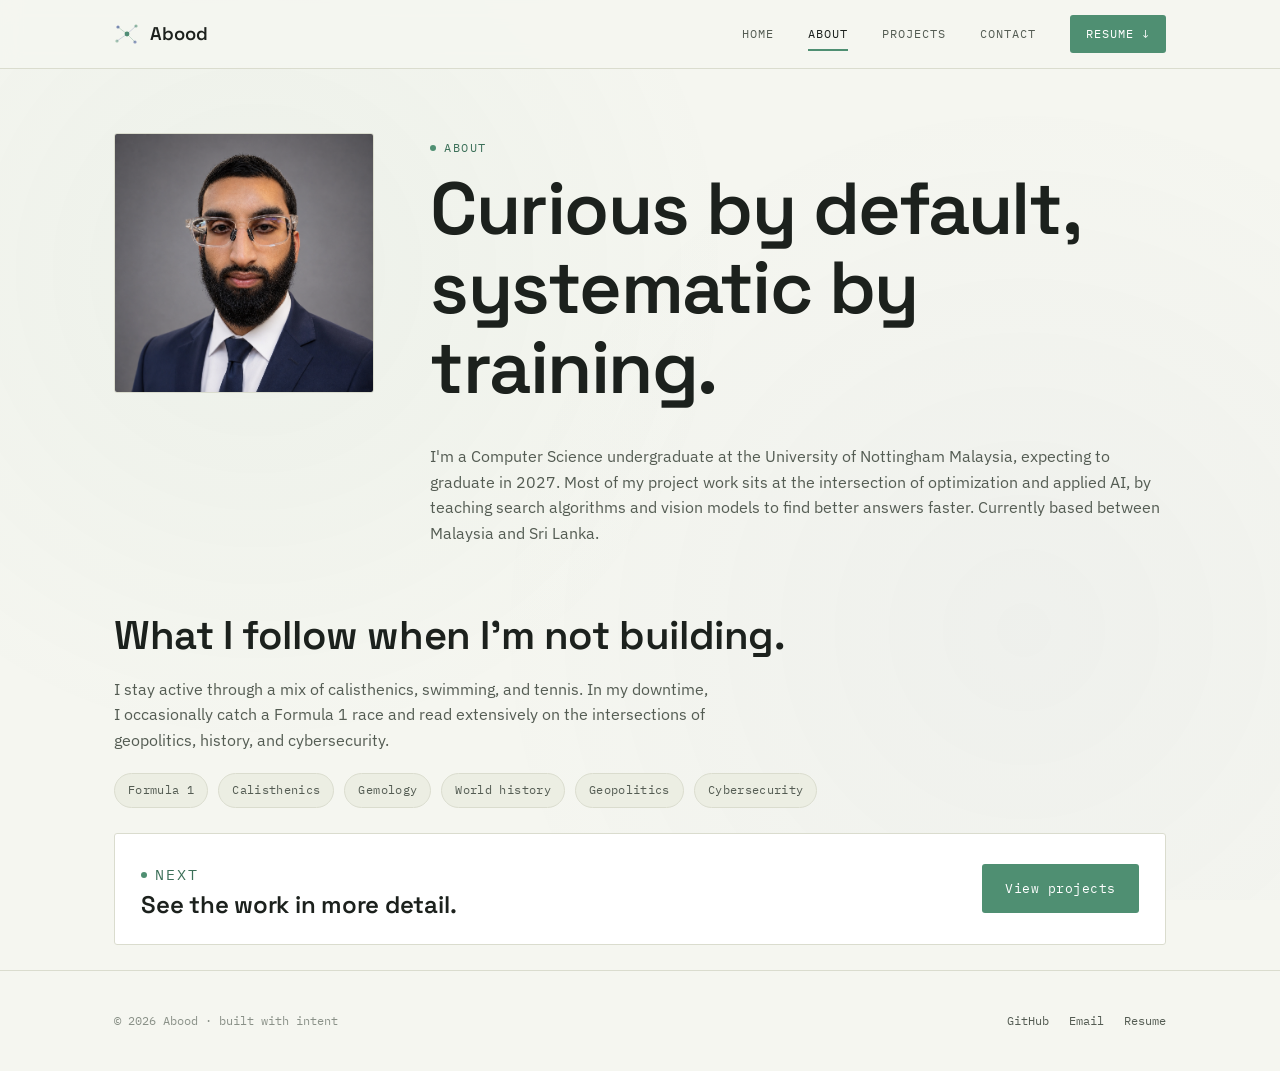
==== about.html @ 665ce441 "Add files via upload" ====
<!DOCTYPE html>
<html lang="en">
<head>
<meta charset="UTF-8">
<meta name="viewport" content="width=device-width, initial-scale=1.0">
<title>About — Abood</title>
<meta name="description" content="About Abood, a Computer Science undergraduate at the University of Nottingham Malaysia.">
<link rel="icon" href="assets/favicon.svg" type="image/svg+xml">
<link rel="preconnect" href="https://fonts.googleapis.com">
<link rel="preconnect" href="https://fonts.gstatic.com" crossorigin>
<link href="https://fonts.googleapis.com/css2?family=Space+Grotesk:wght@500;600;700&family=IBM+Plex+Sans:wght@400;500;600&family=IBM+Plex+Mono:wght@400;500&display=swap" rel="stylesheet">
<link rel="stylesheet" href="css/style.css">
</head>
<body>

<nav class="site-nav">
  <div class="container">
    <a href="index.html" class="brand">
      <svg width="26" height="26" viewBox="0 0 26 26" fill="none">
        <circle cx="13" cy="13" r="2.4" fill="#4F8F72"/>
        <circle cx="4" cy="6" r="1.6" fill="#5D6FA6" opacity="0.8"/>
        <circle cx="22" cy="5" r="1.6" fill="#4F8F72" opacity="0.6"/>
        <circle cx="21" cy="21" r="1.6" fill="#5D6FA6" opacity="0.7"/>
        <circle cx="3" cy="20" r="1.6" fill="#4F8F72" opacity="0.5"/>
        <line x1="4" y1="6" x2="13" y2="13" stroke="#4F8F72" stroke-width="0.7" opacity="0.4"/>
        <line x1="22" y1="5" x2="13" y2="13" stroke="#5D6FA6" stroke-width="0.7" opacity="0.4"/>
        <line x1="21" y1="21" x2="13" y2="13" stroke="#4F8F72" stroke-width="0.7" opacity="0.4"/>
        <line x1="3" y1="20" x2="13" y2="13" stroke="#5D6FA6" stroke-width="0.7" opacity="0.4"/>
      </svg>
      Abood
    </a>
    <button class="nav-toggle" aria-label="Toggle navigation" aria-expanded="false">
      <span></span>
    </button>
    <div class="nav-links">
      <a href="index.html">Home</a>
      <a href="about.html" class="active">About</a>
      <a href="projects.html">Projects</a>
      <a href="contact.html">Contact</a>
      <a href="assets/resume_sl.pdf" class="nav-cta" target="_blank" rel="noopener">Resume ↓</a>
    </div>
  </div>
</nav>

<main>
  <div class="container about-hero">
    <div class="avatar-frame">

      <img src="assets/headshot.jpg" alt="Photo of Abood">
      <svg viewBox="0 0 260 260" xmlns="http://www.w3.org/2000/svg">
        <rect width="260" height="260" fill="#ECEEE3"/>
        <circle cx="130" cy="104" r="46" fill="#DADCCE"/>
        <path d="M40 250c8-56 46-90 90-90s82 34 90 90" fill="#DADCCE"/>
        <text x="130" y="238" font-family="IBM Plex Mono, monospace" font-size="11" fill="#8A9188" text-anchor="middle">drop headshot.jpg in /assets</text>
      </svg>
    </div>
    <div>
      <p class="eyebrow">About</p>
      <h1>Curious by default, systematic by training.</h1>
      <p class="lede">I'm a Computer Science undergraduate at the University of Nottingham Malaysia, expecting to graduate in 2027. Most of my project work sits at the intersection of optimization and applied AI, by teaching search algorithms and vision models to find better answers faster. Currently based between Malaysia and Sri Lanka. </p>
    </div>
  </div>
  <br></br>


  <section class="container">
    <h2>What I follow when I'm not building.</h2>
    <p style="max-width: 60ch;">I stay active through a mix of calisthenics, swimming, and tennis. In my downtime, I occasionally catch a Formula 1 race and read extensively on the intersections of geopolitics, history, and cybersecurity.</p>
    <div class="interest-list">
      <span class="pill">Formula 1</span>
      <span class="pill">Calisthenics</span>
      <span class="pill">Gemology</span>
      <span class="pill">World history</span>
      <span class="pill">Geopolitics</span>
      <span class="pill">Cybersecurity</span>
      
    </div>
    <br>
  </section>

  <section class="container">
    <div class="card" style="flex-direction: row; align-items: center; justify-content: space-between; flex-wrap: wrap; gap: 18px;">
      <div>
        <p class="eyebrow" style="margin-bottom: 0.3em;">Next</p>
        <h3 style="margin-bottom: 0;">See the work in more detail.</h3>
      </div>
      <a href="projects.html" class="btn btn-primary">View projects</a>
    </div>
  </section>
  <br>
</main>

<footer class="site-footer">
  <div class="container">
    <span>© 2026 Abood · built with intent</span>
    <div class="footer-links">
      <a href="https://github.com/avx20" target="_blank" rel="noopener">GitHub</a>
      <a href="mailto:aboodxst@gmail.com">Email</a>
      <a href="assets/resume_sl.pdf" target="_blank" rel="noopener">Resume</a>
    </div>
  </div>
</footer>

<script src="js/main.js"></script>
</body>
</html>
---- css/style.css ----
/* =========================================================
   Abood — personal site
   Design tokens
   ========================================================= */
:root {
  /* color */
  --bg: #F5F6F0;
  --surface: #FFFFFF;
  --surface-alt: #ECEEE3;
  --ink: #1C211D;
  --ink-soft: #545C53;
  --ink-faint: #8A9188;
  --signal: #4F8F72;
  --signal-dark: #3C7059;
  --signal-soft: #DCEAE0;
  --indigo: #5D6FA6;
  --indigo-soft: #E3E6F2;
  --border: #DADCCE;
  --border-strong: #C3C6B6;

  /* type */
  --font-display: 'Space Grotesk', 'Arial Narrow', sans-serif;
  --font-body: 'IBM Plex Sans', -apple-system, sans-serif;
  --font-mono: 'IBM Plex Mono', 'Courier New', monospace;

  /* layout */
  --maxw: 1180px;
  --gutter: clamp(20px, 5vw, 64px);
  --radius: 3px;
}

* { box-sizing: border-box; }
html { scroll-behavior: smooth; }

@media (prefers-reduced-motion: reduce) {
  html { scroll-behavior: auto; }
  *, *::before, *::after {
    animation-duration: 0.001ms !important;
    animation-iteration-count: 1 !important;
    transition-duration: 0.001ms !important;
  }
}

body {
  margin: 0;
  background: var(--bg);
  color: var(--ink);
  font-family: var(--font-body);
  font-size: 16px;
  line-height: 1.6;
  -webkit-font-smoothing: antialiased;
}

/* subtle paper texture via layered radial noise (very light) */
body::before {
  content: "";
  position: fixed;
  inset: 0;
  pointer-events: none;
  z-index: 0;
  background-image:
    radial-gradient(circle at 20% 30%, rgba(79,143,114,0.05), transparent 40%),
    radial-gradient(circle at 80% 70%, rgba(93,111,166,0.04), transparent 45%);
}

h1, h2, h3, h4 {
  font-family: var(--font-display);
  font-weight: 600;
  line-height: 1.08;
  letter-spacing: -0.01em;
  margin: 0 0 0.5em;
  color: var(--ink);
}

h1 { font-size: clamp(2.6rem, 6vw, 4.6rem); letter-spacing: -0.02em; }
h2 { font-size: clamp(1.7rem, 3.4vw, 2.5rem); }
h3 { font-size: clamp(1.2rem, 2vw, 1.5rem); }

p { margin: 0 0 1em; color: var(--ink-soft); }
a { color: inherit; }

.eyebrow {
  font-family: var(--font-mono);
  font-size: 0.72rem;
  letter-spacing: 0.14em;
  text-transform: uppercase;
  color: var(--signal-dark);
  display: inline-flex;
  align-items: center;
  gap: 8px;
  margin-bottom: 1em;
}
.eyebrow::before {
  content: "";
  width: 6px;
  height: 6px;
  border-radius: 50%;
  background: var(--signal);
  flex: none;
}

.container {
  max-width: var(--maxw);
  margin: 0 auto;
  padding: 0 var(--gutter);
  position: relative;
  z-index: 1;
}

section { padding: clamp(56px, 9vw, 108px) 0; }
.section-tight { padding: clamp(32px, 5vw, 56px) 0; }

/* ---------- nav ---------- */
.site-nav {
  position: sticky;
  top: 0;
  z-index: 50;
  backdrop-filter: blur(10px);
  background: rgba(245, 246, 240, 0.86);
  border-bottom: 1px solid var(--border);
}
.site-nav .container {
  display: flex;
  align-items: center;
  justify-content: space-between;
  height: 68px;
}
.brand {
  display: flex;
  align-items: center;
  gap: 10px;
  font-family: var(--font-display);
  font-weight: 600;
  font-size: 1.15rem;
  text-decoration: none;
  color: var(--ink);
}
.brand svg { display: block; }

.nav-links {
  display: flex;
  align-items: center;
  gap: clamp(18px, 3vw, 34px);
  font-family: var(--font-mono);
  font-size: 0.78rem;
  letter-spacing: 0.08em;
  text-transform: uppercase;
}
.nav-links a {
  text-decoration: none;
  color: var(--ink-soft);
  position: relative;
  padding: 4px 0;
  transition: color 0.2s ease;
}
.nav-links a:hover { color: var(--signal-dark); }
.nav-links a.active { color: var(--ink); }
.nav-links a.active::after {
  content: "";
  position: absolute;
  left: 0; right: 0; bottom: -3px;
  height: 2px;
  background: var(--signal);
}
.nav-cta {
  display: inline-flex;
  align-items: center;
  gap: 8px;
  padding: 9px 16px !important;
  border-radius: var(--radius);
  background: var(--signal) !important;
  color: #fff !important;
  border: none;
}
.nav-cta:hover { background: var(--signal-dark) !important; color: #fff !important; }

.nav-toggle {
  display: none;
  background: none;
  border: 1px solid var(--border-strong);
  border-radius: var(--radius);
  width: 40px;
  height: 40px;
  align-items: center;
  justify-content: center;
  cursor: pointer;
}
.nav-toggle span, .nav-toggle span::before, .nav-toggle span::after {
  content: "";
  display: block;
  width: 18px;
  height: 2px;
  background: var(--ink);
  position: relative;
  transition: transform 0.2s ease, opacity 0.2s ease;
}
.nav-toggle span::before { position: absolute; top: -6px; }
.nav-toggle span::after { position: absolute; top: 6px; }

@media (max-width: 780px) {
  .nav-toggle { display: flex; }
  .nav-links {
    position: fixed;
    top: 68px; left: 0; right: 0;
    flex-direction: column;
    align-items: flex-start;
    background: var(--bg);
    border-bottom: 1px solid var(--border);
    padding: 20px var(--gutter) 28px;
    gap: 18px;
    transform: translateY(-8px);
    opacity: 0;
    pointer-events: none;
    transition: opacity 0.2s ease, transform 0.2s ease;
  }
  .nav-links.open {
    transform: translateY(0);
    opacity: 1;
    pointer-events: auto;
  }
  .nav-cta { margin-top: 6px; }
}

/* ---------- buttons ---------- */
.btn {
  display: inline-flex;
  align-items: center;
  gap: 9px;
  font-family: var(--font-mono);
  font-size: 0.82rem;
  letter-spacing: 0.04em;
  text-decoration: none;
  padding: 13px 22px;
  border-radius: var(--radius);
  border: 1px solid transparent;
  cursor: pointer;
  transition: transform 0.15s ease, background 0.2s ease, border-color 0.2s ease, color 0.2s ease;
}
.btn:active { transform: translateY(1px); }
.btn-primary { background: var(--signal); color: #fff; }
.btn-primary:hover { background: var(--signal-dark); }
.btn-outline { background: transparent; border-color: var(--border-strong); color: var(--ink); }
.btn-outline:hover { border-color: var(--signal); color: var(--signal-dark); }
.btn-row { display: flex; gap: 14px; flex-wrap: wrap; margin-top: 1.8em; }

/* ---------- hero ---------- */
.hero {
  display: grid;
  grid-template-columns: 1.1fr 0.9fr;
  gap: clamp(24px, 5vw, 60px);
  align-items: center;
  padding-top: clamp(48px, 8vw, 88px);
}
@media (max-width: 900px) {
  .hero { grid-template-columns: 1fr; }
  .hero-visual { order: -1; height: 260px; }
}
.hero h1 { margin-bottom: 0.28em; }
.hero .lede { font-size: 1.12rem; max-width: 46ch; }
.hero-visual {
  position: relative;
  height: 420px;
  border: 1px solid var(--border);
  border-radius: var(--radius);
  background: var(--surface);
  overflow: hidden;
}
.hero-visual canvas { display: block; width: 100%; height: 100%; }
.hero-visual .visual-caption {
  position: absolute;
  bottom: 0; left: 0; right: 0;
  font-family: var(--font-mono);
  font-size: 0.68rem;
  letter-spacing: 0.08em;
  text-transform: uppercase;
  color: var(--ink-faint);
  padding: 10px 14px;
  background: linear-gradient(transparent, rgba(255,255,255,0.9) 55%);
}

/* ---------- tag pills ---------- */
.pill-row { display: flex; flex-wrap: wrap; gap: 10px; }
.pill {
  font-family: var(--font-mono);
  font-size: 0.74rem;
  letter-spacing: 0.03em;
  padding: 7px 13px;
  border-radius: 100px;
  background: var(--surface-alt);
  border: 1px solid var(--border);
  color: var(--ink-soft);
  white-space: nowrap;
}
.pill-signal { background: var(--signal-soft); border-color: transparent; color: var(--signal-dark); }
.pill-indigo { background: var(--indigo-soft); border-color: transparent; color: var(--indigo); }

/* ---------- divider (signature motif, static SVG) ---------- */
.converge-divider {
  display: flex;
  align-items: center;
  justify-content: center;
  padding: 6px 0 0;
  opacity: 0.85;
}

/* ---------- cards ---------- */
.card-grid {
  display: grid;
  grid-template-columns: repeat(3, 1fr);
  gap: 22px;
  margin-top: 2.2em;
}
@media (max-width: 920px) { .card-grid { grid-template-columns: 1fr; } }

.card {
  background: var(--surface);
  border: 1px solid var(--border);
  border-radius: var(--radius);
  padding: 26px;
  display: flex;
  flex-direction: column;
  gap: 12px;
  transition: border-color 0.2s ease, transform 0.2s ease;
}
.card:hover { border-color: var(--signal); transform: translateY(-3px); }
.card-status {
  font-family: var(--font-mono);
  font-size: 0.68rem;
  letter-spacing: 0.1em;
  text-transform: uppercase;
  color: var(--signal-dark);
}
.card-status.status-progress { color: var(--indigo); }
.card h3 { margin-bottom: 0.15em; }
.card p { font-size: 0.94rem; margin-bottom: 0.4em; flex: 1; }
.card-link {
  font-family: var(--font-mono);
  font-size: 0.78rem;
  text-decoration: none;
  color: var(--ink);
  display: inline-flex;
  align-items: center;
  gap: 6px;
}
.card-link:hover { color: var(--signal-dark); }

/* ---------- skills strip ---------- */
.skill-groups {
  display: grid;
  grid-template-columns: repeat(4, 1fr);
  gap: 18px;
  margin-top: 1.6em;
}
@media (max-width: 900px) { .skill-groups { grid-template-columns: repeat(2, 1fr); } }
@media (max-width: 520px) { .skill-groups { grid-template-columns: 1fr; } }
.skill-group {
  border-top: 2px solid var(--signal);
  padding-top: 14px;
}
.skill-group h4 {
  font-family: var(--font-mono);
  font-size: 0.72rem;
  letter-spacing: 0.1em;
  text-transform: uppercase;
  color: var(--ink-faint);
  margin-bottom: 0.8em;
}
.skill-group ul { list-style: none; margin: 0; padding: 0; }
.skill-group li {
  font-size: 0.94rem;
  padding: 5px 0;
  border-bottom: 1px dashed var(--border);
  color: var(--ink);
}
.skill-group li:last-child { border-bottom: none; }

/* ---------- footer ---------- */
.site-footer {
  border-top: 1px solid var(--border);
  padding: 40px 0;
  font-family: var(--font-mono);
  font-size: 0.78rem;
  color: var(--ink-faint);
}
.site-footer .container {
  display: flex;
  justify-content: space-between;
  align-items: center;
  flex-wrap: wrap;
  gap: 14px;
}
.footer-links { display: flex; gap: 20px; }
.footer-links a { text-decoration: none; color: var(--ink-soft); }
.footer-links a:hover { color: var(--signal-dark); }

/* ---------- about page ---------- */
.about-hero {
  display: grid;
  grid-template-columns: 260px 1fr;
  gap: clamp(28px, 5vw, 56px);
  align-items: start;
  padding-top: clamp(40px, 6vw, 64px);
}
@media (max-width: 780px) { .about-hero { grid-template-columns: 1fr; } }
.avatar-frame {
  border: 1px solid var(--border);
  border-radius: var(--radius);
  overflow: hidden;
  background: var(--surface);
  aspect-ratio: 1 / 1;
}
.avatar-frame img, .avatar-frame svg { width: 100%; height: 100%; display: block; object-fit: cover; }

.timeline { margin-top: 1.6em; border-left: 2px solid var(--border); padding-left: 26px; }
.timeline-item { position: relative; padding-bottom: 30px; }
.timeline-item:last-child { padding-bottom: 0; }
.timeline-item::before {
  content: "";
  position: absolute;
  left: -31px; top: 4px;
  width: 9px; height: 9px;
  border-radius: 50%;
  background: var(--signal);
  border: 2px solid var(--bg);
}
.timeline-date {
  font-family: var(--font-mono);
  font-size: 0.72rem;
  letter-spacing: 0.06em;
  text-transform: uppercase;
  color: var(--ink-faint);
  margin-bottom: 4px;
}
.timeline-item h4 { margin: 0 0 4px; font-family: var(--font-body); font-size: 1.02rem; font-weight: 600; }
.timeline-item p { margin: 0; font-size: 0.92rem; }

.interest-list { display: flex; flex-wrap: wrap; gap: 10px; margin-top: 1.2em; }

/* ---------- projects page ---------- */
.project-full {
  border: 1px solid var(--border);
  border-radius: var(--radius);
  background: var(--surface);
  padding: clamp(24px, 4vw, 40px);
  margin-bottom: 24px;
}
.project-full-head {
  display: flex;
  justify-content: space-between;
  align-items: flex-start;
  gap: 16px;
  flex-wrap: wrap;
  margin-bottom: 14px;
}
.project-full h3 { margin-bottom: 4px; }
.project-meta { font-family: var(--font-mono); font-size: 0.74rem; color: var(--ink-faint); }
.project-full .pill-row { margin: 16px 0; }
.contrib-list { margin: 14px 0 0; padding-left: 20px; }
.contrib-list li { font-size: 0.93rem; color: var(--ink-soft); margin-bottom: 6px; }

/* ---------- contact page ---------- */
.contact-grid {
  display: grid;
  grid-template-columns: 1fr 1fr;
  gap: clamp(28px, 5vw, 56px);
  padding-top: clamp(40px, 6vw, 64px);
  align-items: start;
}
@media (max-width: 860px) { .contact-grid { grid-template-columns: 1fr; } }

.field { margin-bottom: 18px; }
.field label {
  display: block;
  font-family: var(--font-mono);
  font-size: 0.72rem;
  letter-spacing: 0.08em;
  text-transform: uppercase;
  color: var(--ink-faint);
  margin-bottom: 7px;
}
.field input, .field textarea {
  width: 100%;
  background: var(--surface);
  border: 1px solid var(--border-strong);
  border-radius: var(--radius);
  padding: 12px 14px;
  font-family: var(--font-body);
  font-size: 0.96rem;
  color: var(--ink);
  resize: vertical;
}
.field input:focus, .field textarea:focus {
  outline: 2px solid var(--signal);
  outline-offset: 1px;
  border-color: var(--signal);
}
.form-note {
  font-family: var(--font-mono);
  font-size: 0.76rem;
  color: var(--ink-faint);
  margin-top: 6px;
}
.contact-card {
  background: var(--surface-alt);
  border: 1px solid var(--border);
  border-radius: var(--radius);
  padding: 28px;
}
.contact-row {
  display: flex;
  align-items: center;
  justify-content: space-between;
  padding: 16px 0;
  border-bottom: 1px dashed var(--border);
}
.contact-row:last-child { border-bottom: none; }
.contact-row .label {
  font-family: var(--font-mono);
  font-size: 0.72rem;
  letter-spacing: 0.06em;
  text-transform: uppercase;
  color: var(--ink-faint);
}
.contact-row .value { font-size: 0.98rem; text-decoration: none; color: var(--ink); }
.contact-row .value:hover { color: var(--signal-dark); }

/* ---------- generic page hero (about/projects/contact top) ---------- */
.page-head { padding-top: clamp(44px, 7vw, 72px); max-width: 62ch; }

/* visually-hidden utility for a11y */
.vh { position: absolute; width: 1px; height: 1px; overflow: hidden; clip: rect(0 0 0 0); white-space: nowrap; }

.project-full {
  scroll-margin-top: 250px; /* Adjust this number based on your navbar's actual height */
}
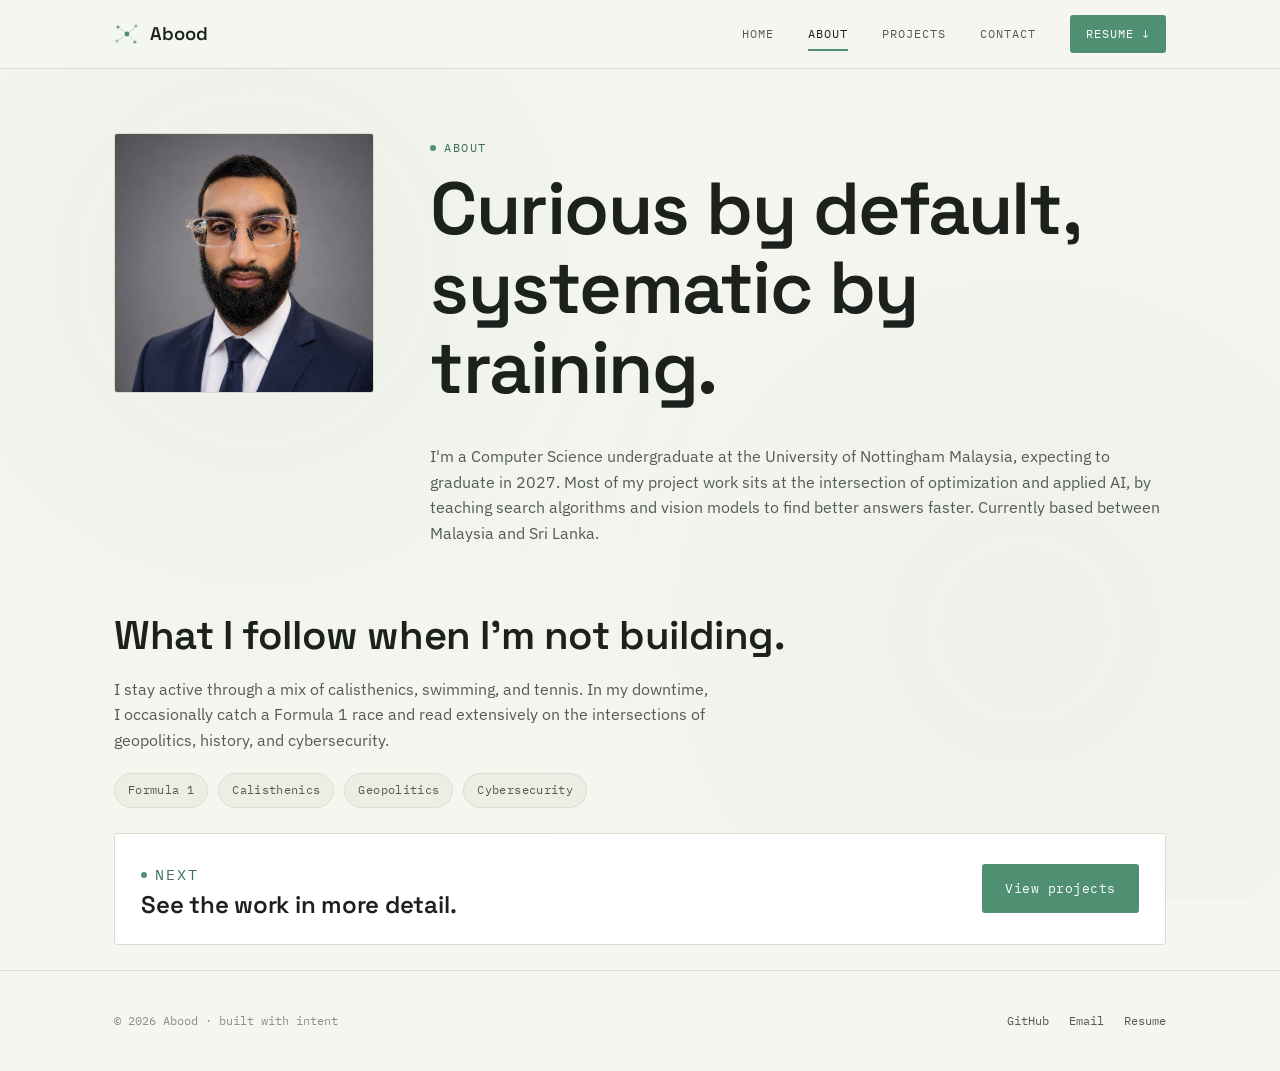
==== commit 868cde4d: "Update interest list in about.html Removed interests in Gemology and World history from the list." ====
--- a/about.html
+++ b/about.html
@@ -69,8 +69,6 @@
     <div class="interest-list">
       <span class="pill">Formula 1</span>
       <span class="pill">Calisthenics</span>
-      <span class="pill">Gemology</span>
-      <span class="pill">World history</span>
       <span class="pill">Geopolitics</span>
       <span class="pill">Cybersecurity</span>
       
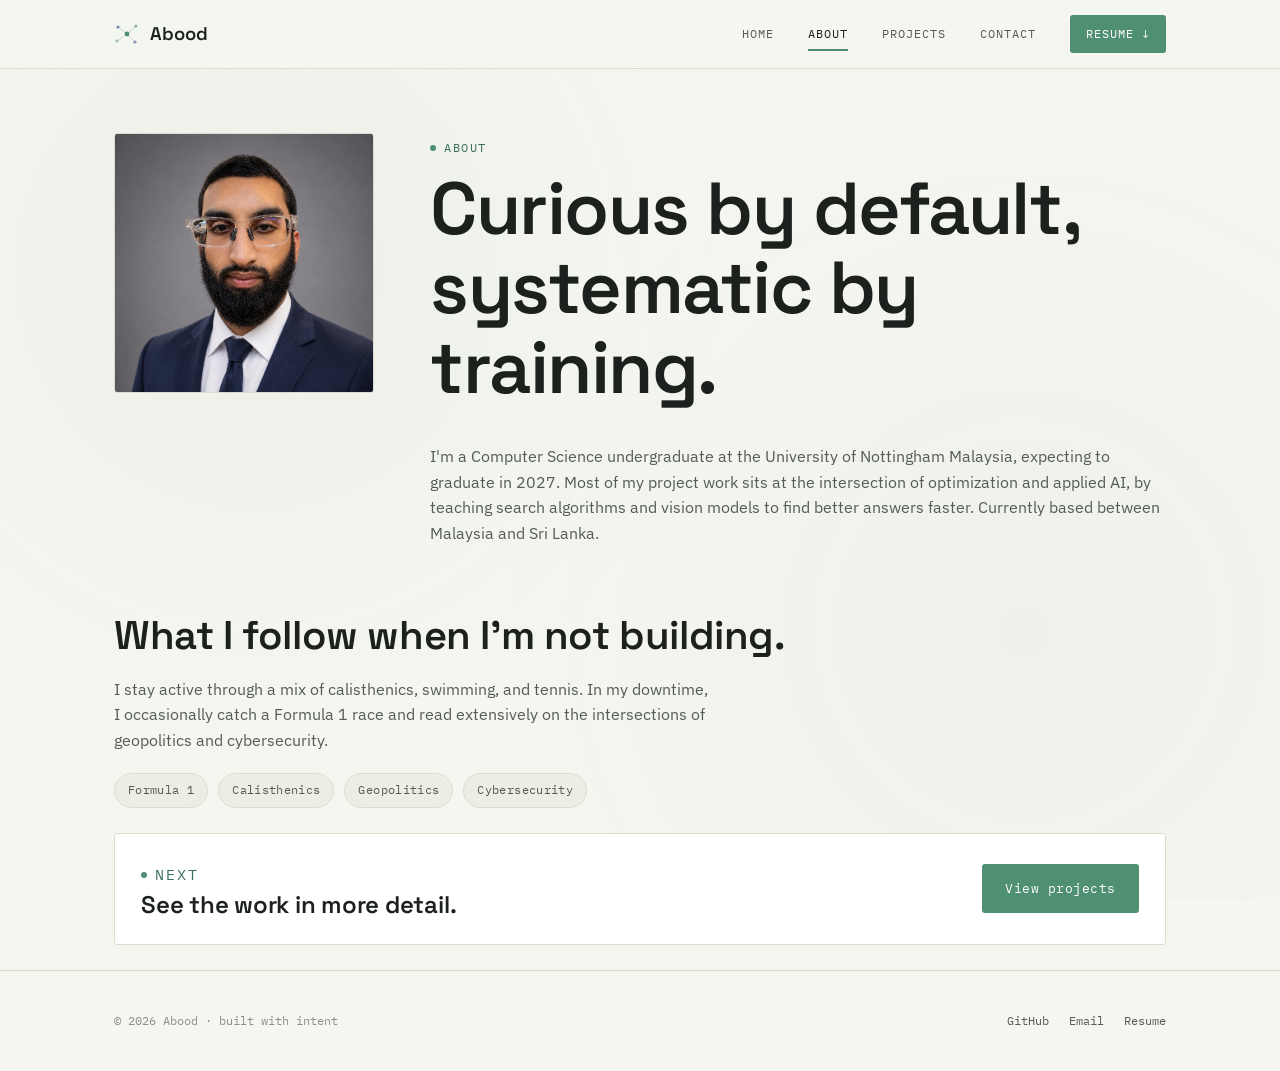
==== commit c007e300: "Update hobbies description in about.html Removed mention of history from hobbies description." ====
--- a/about.html
+++ b/about.html
@@ -65,7 +65,7 @@
 
   <section class="container">
     <h2>What I follow when I'm not building.</h2>
-    <p style="max-width: 60ch;">I stay active through a mix of calisthenics, swimming, and tennis. In my downtime, I occasionally catch a Formula 1 race and read extensively on the intersections of geopolitics, history, and cybersecurity.</p>
+    <p style="max-width: 60ch;">I stay active through a mix of calisthenics, swimming, and tennis. In my downtime, I occasionally catch a Formula 1 race and read extensively on the intersections of geopolitics and cybersecurity.</p>
     <div class="interest-list">
       <span class="pill">Formula 1</span>
       <span class="pill">Calisthenics</span>
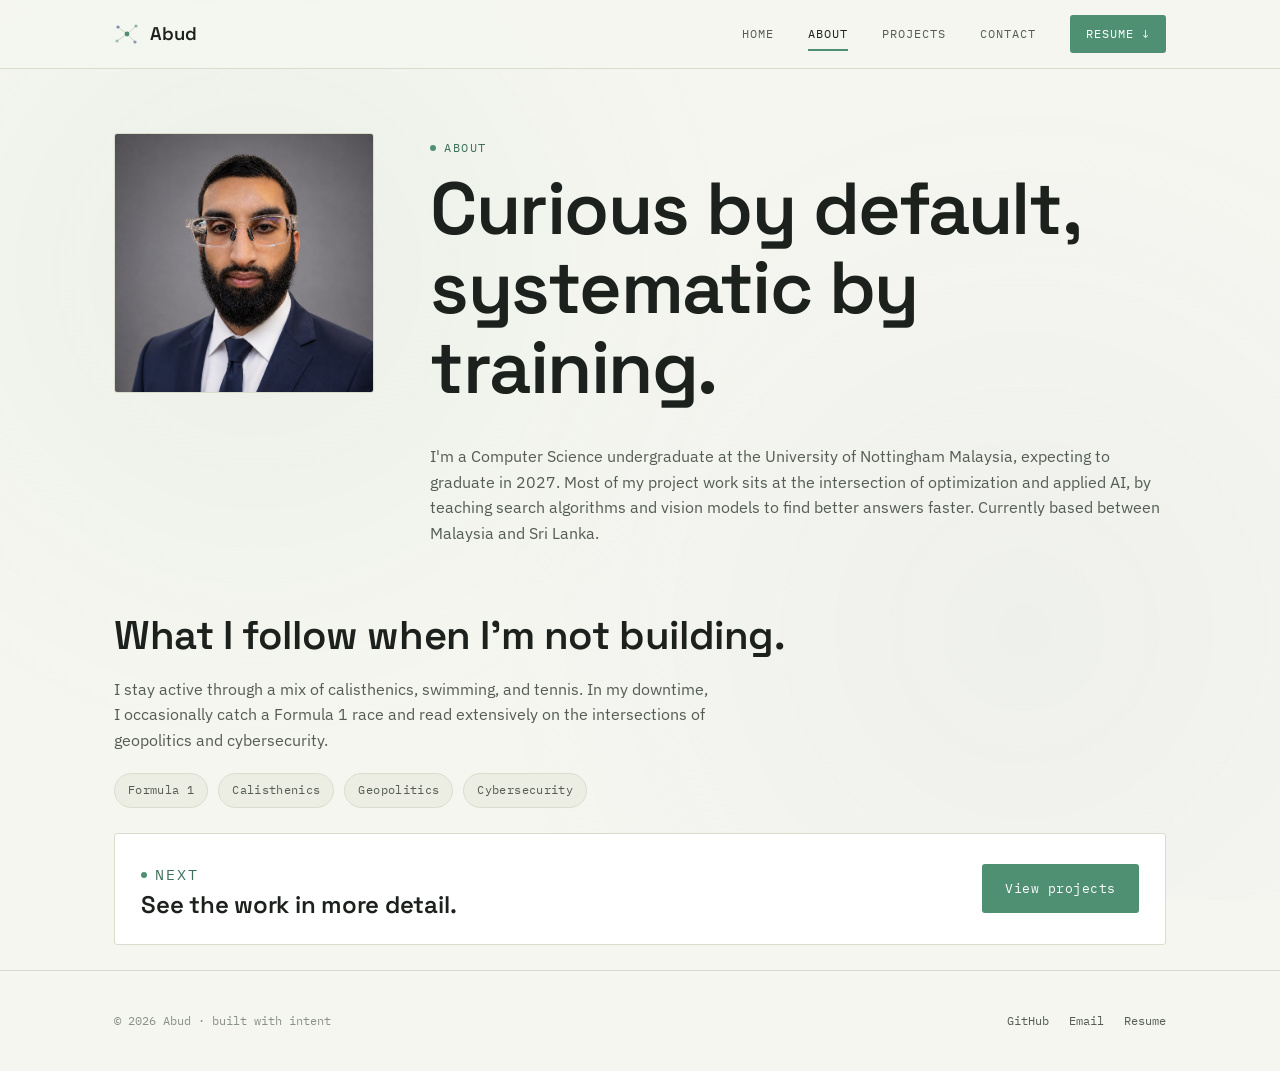
==== commit 2190a775: "Change name from Abood to Abud in about.html" ====
--- a/about.html
+++ b/about.html
@@ -3,7 +3,7 @@
 <head>
 <meta charset="UTF-8">
 <meta name="viewport" content="width=device-width, initial-scale=1.0">
-<title>About — Abood</title>
+<title>About — Abud</title>
 <meta name="description" content="About Abood, a Computer Science undergraduate at the University of Nottingham Malaysia.">
 <link rel="icon" href="assets/favicon.svg" type="image/svg+xml">
 <link rel="preconnect" href="https://fonts.googleapis.com">
@@ -27,7 +27,7 @@
         <line x1="21" y1="21" x2="13" y2="13" stroke="#4F8F72" stroke-width="0.7" opacity="0.4"/>
         <line x1="3" y1="20" x2="13" y2="13" stroke="#5D6FA6" stroke-width="0.7" opacity="0.4"/>
       </svg>
-      Abood
+      Abud
     </a>
     <button class="nav-toggle" aria-label="Toggle navigation" aria-expanded="false">
       <span></span>
@@ -90,7 +90,7 @@
 
 <footer class="site-footer">
   <div class="container">
-    <span>© 2026 Abood · built with intent</span>
+    <span>© 2026 Abud · built with intent</span>
     <div class="footer-links">
       <a href="https://github.com/avx20" target="_blank" rel="noopener">GitHub</a>
       <a href="mailto:aboodxst@gmail.com">Email</a>
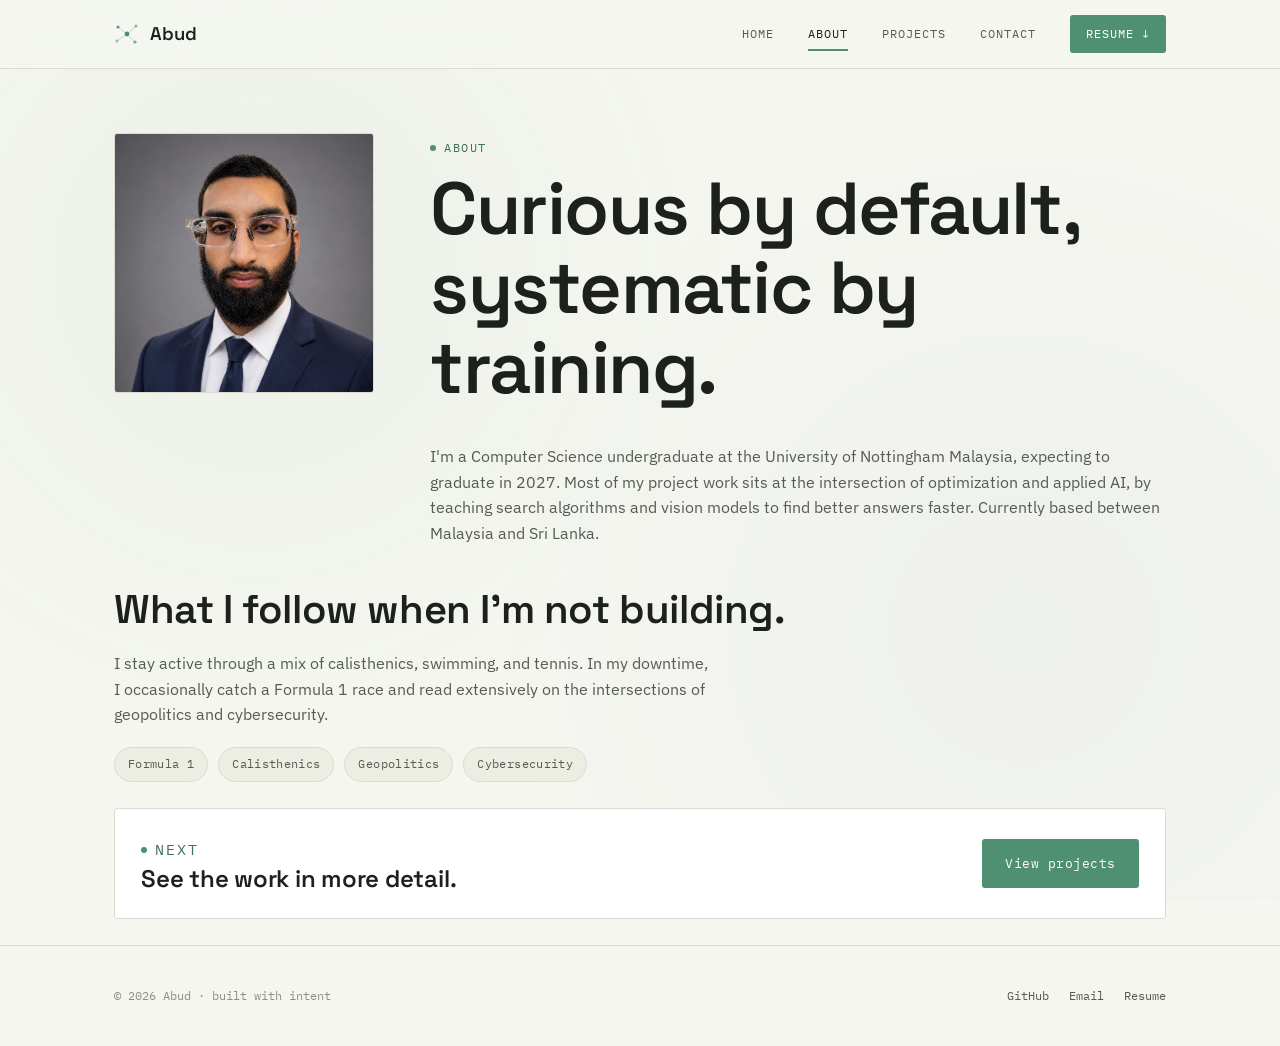
==== commit dde6ae55: "docs: Add website assessment and fix HTML issues in about page - Created an `ASSESSMENT.md` detailin" ====
--- a/about.html
+++ b/about.html
@@ -45,14 +45,7 @@
 <main>
   <div class="container about-hero">
     <div class="avatar-frame">
-
       <img src="assets/headshot.jpg" alt="Photo of Abood">
-      <svg viewBox="0 0 260 260" xmlns="http://www.w3.org/2000/svg">
-        <rect width="260" height="260" fill="#ECEEE3"/>
-        <circle cx="130" cy="104" r="46" fill="#DADCCE"/>
-        <path d="M40 250c8-56 46-90 90-90s82 34 90 90" fill="#DADCCE"/>
-        <text x="130" y="238" font-family="IBM Plex Mono, monospace" font-size="11" fill="#8A9188" text-anchor="middle">drop headshot.jpg in /assets</text>
-      </svg>
     </div>
     <div>
       <p class="eyebrow">About</p>
@@ -60,7 +53,7 @@
       <p class="lede">I'm a Computer Science undergraduate at the University of Nottingham Malaysia, expecting to graduate in 2027. Most of my project work sits at the intersection of optimization and applied AI, by teaching search algorithms and vision models to find better answers faster. Currently based between Malaysia and Sri Lanka. </p>
     </div>
   </div>
-  <br></br>
+  <br>
 
 
   <section class="container">
